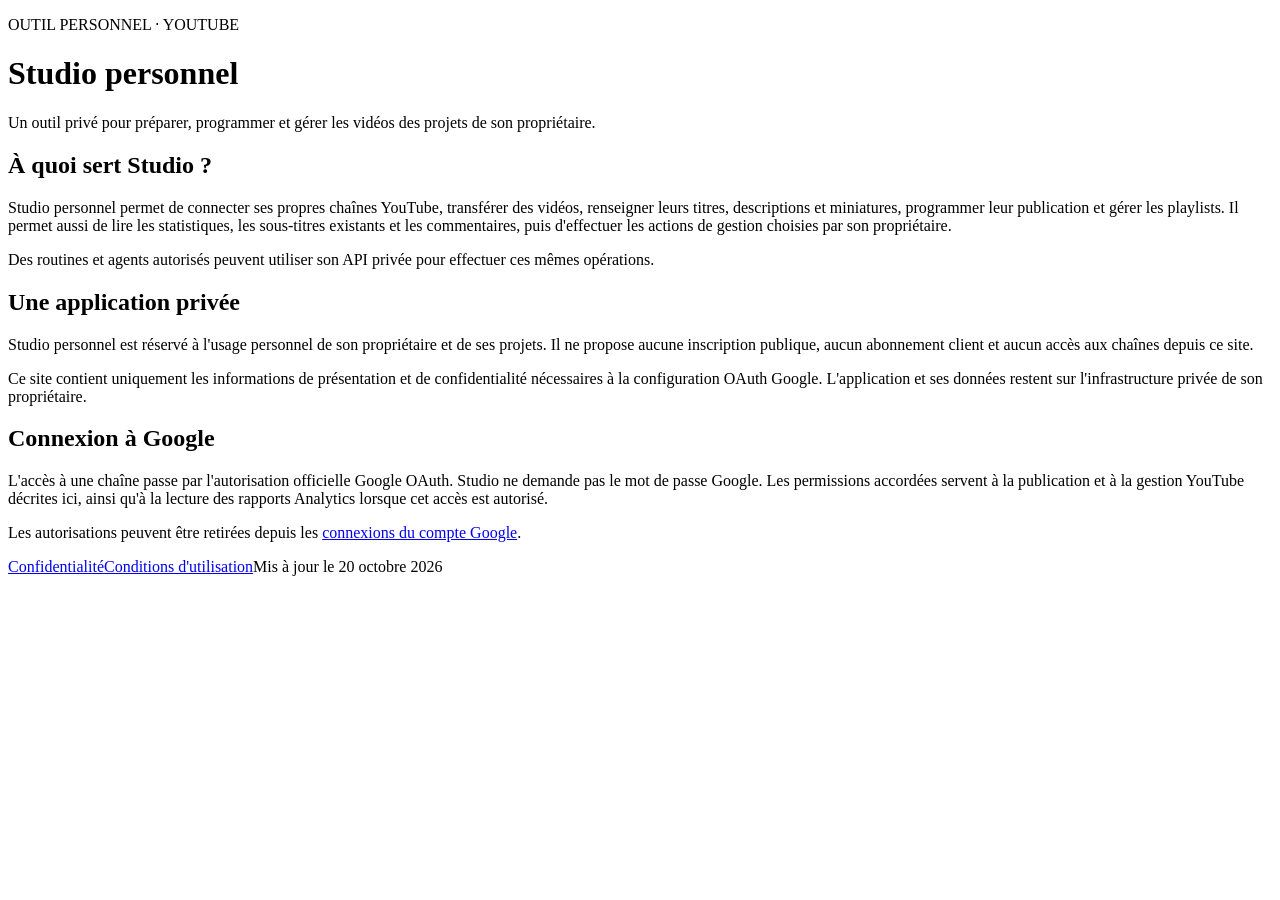
==== index.html @ bc99b609 "Publish Studio information: index.html" ====
<!doctype html>
<html lang="fr">
<head><meta charset="utf-8"><meta name="viewport" content="width=device-width, initial-scale=1"><meta name="description" content="Présentation de Studio personnel, outil privé de publication et de gestion YouTube."><title>Studio personnel</title><link rel="stylesheet" href="style.css"></head>
<body><main><p class="eyebrow">OUTIL PERSONNEL · YOUTUBE</p><h1>Studio personnel</h1><p class="intro">Un outil privé pour préparer, programmer et gérer les vidéos des projets de son propriétaire.</p><section><h2>À quoi sert Studio ?</h2><p>Studio personnel permet de connecter ses propres chaînes YouTube, transférer des vidéos, renseigner leurs titres, descriptions et miniatures, programmer leur publication et gérer les playlists. Il permet aussi de lire les statistiques, les sous-titres existants et les commentaires, puis d'effectuer les actions de gestion choisies par son propriétaire.</p><p>Des routines et agents autorisés peuvent utiliser son API privée pour effectuer ces mêmes opérations.</p></section><section><h2>Une application privée</h2><p>Studio personnel est réservé à l'usage personnel de son propriétaire et de ses projets. Il ne propose aucune inscription publique, aucun abonnement client et aucun accès aux chaînes depuis ce site.</p><p>Ce site contient uniquement les informations de présentation et de confidentialité nécessaires à la configuration OAuth Google. L'application et ses données restent sur l'infrastructure privée de son propriétaire.</p></section><section><h2>Connexion à Google</h2><p>L'accès à une chaîne passe par l'autorisation officielle Google OAuth. Studio ne demande pas le mot de passe Google. Les permissions accordées servent à la publication et à la gestion YouTube décrites ici, ainsi qu'à la lecture des rapports Analytics lorsque cet accès est autorisé.</p><p>Les autorisations peuvent être retirées depuis les <a href="https://myaccount.google.com/connections">connexions du compte Google</a>.</p></section><footer><a href="privacy.html">Confidentialité</a><a href="terms.html">Conditions d'utilisation</a><span>Mis à jour le 20 octobre 2026</span></footer></main></body>
</html>
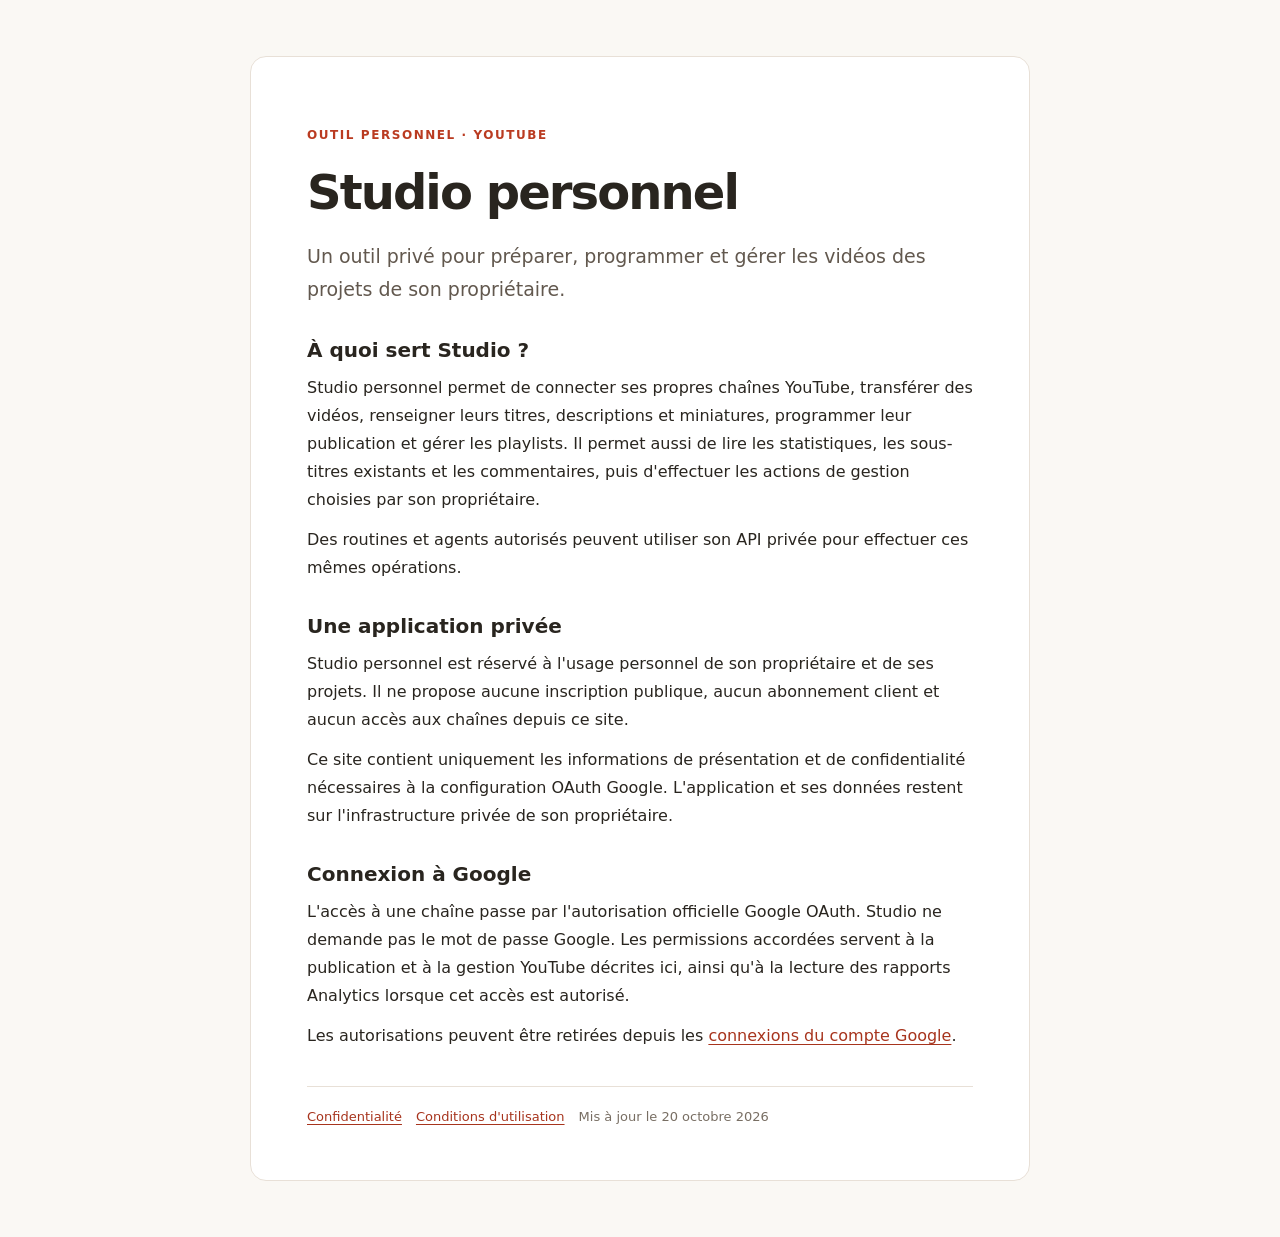
==== commit c9189299: "Add Google ownership verification" ====
--- a/index.html
+++ b/index.html
@@ -1,5 +1,5 @@
 <!doctype html>
 <html lang="fr">
-<head><meta charset="utf-8"><meta name="viewport" content="width=device-width, initial-scale=1"><meta name="description" content="Présentation de Studio personnel, outil privé de publication et de gestion YouTube."><title>Studio personnel</title><link rel="stylesheet" href="style.css"></head>
+<head><meta charset="utf-8"><meta name="viewport" content="width=device-width, initial-scale=1"><meta name="google-site-verification" content="CZdAS-ddiZNopeYLaUaoH6r4C7ixfgVytbwANOjDIA0"><meta name="description" content="Présentation de Studio personnel, outil privé de publication et de gestion YouTube."><title>Studio personnel</title><link rel="stylesheet" href="style.css"></head>
 <body><main><p class="eyebrow">OUTIL PERSONNEL · YOUTUBE</p><h1>Studio personnel</h1><p class="intro">Un outil privé pour préparer, programmer et gérer les vidéos des projets de son propriétaire.</p><section><h2>À quoi sert Studio ?</h2><p>Studio personnel permet de connecter ses propres chaînes YouTube, transférer des vidéos, renseigner leurs titres, descriptions et miniatures, programmer leur publication et gérer les playlists. Il permet aussi de lire les statistiques, les sous-titres existants et les commentaires, puis d'effectuer les actions de gestion choisies par son propriétaire.</p><p>Des routines et agents autorisés peuvent utiliser son API privée pour effectuer ces mêmes opérations.</p></section><section><h2>Une application privée</h2><p>Studio personnel est réservé à l'usage personnel de son propriétaire et de ses projets. Il ne propose aucune inscription publique, aucun abonnement client et aucun accès aux chaînes depuis ce site.</p><p>Ce site contient uniquement les informations de présentation et de confidentialité nécessaires à la configuration OAuth Google. L'application et ses données restent sur l'infrastructure privée de son propriétaire.</p></section><section><h2>Connexion à Google</h2><p>L'accès à une chaîne passe par l'autorisation officielle Google OAuth. Studio ne demande pas le mot de passe Google. Les permissions accordées servent à la publication et à la gestion YouTube décrites ici, ainsi qu'à la lecture des rapports Analytics lorsque cet accès est autorisé.</p><p>Les autorisations peuvent être retirées depuis les <a href="https://myaccount.google.com/connections">connexions du compte Google</a>.</p></section><footer><a href="privacy.html">Confidentialité</a><a href="terms.html">Conditions d'utilisation</a><span>Mis à jour le 20 octobre 2026</span></footer></main></body>
 </html>
--- a/style.css
+++ b/style.css
@@ -0,0 +1 @@
+:root{color-scheme:light;font-family:system-ui,-apple-system,"Segoe UI",sans-serif;color:#29251f;background:#faf8f4}*{box-sizing:border-box}body{margin:0;padding:56px 24px}main{max-width:780px;margin:auto;background:#fff;border:1px solid #e8e0d7;border-radius:16px;padding:clamp(24px,5vw,56px)}h1{font-size:clamp(32px,6vw,48px);line-height:1.12;letter-spacing:-.04em;margin:20px 0}h2{font-size:20px;margin:32px 0 10px}p{line-height:1.75;margin:12px 0}.intro{font-size:19px;color:#62584e}.eyebrow{font-size:12px;font-weight:700;letter-spacing:.13em;color:#ba3b21}a{color:#a7341d;text-underline-offset:3px}footer{border-top:1px solid #e8e0d7;margin-top:36px;padding-top:22px;display:flex;flex-wrap:wrap;gap:14px;font-size:13px}footer span{color:#786e63}@media(max-width:500px){body{padding:18px 12px}main{border-radius:12px}}
